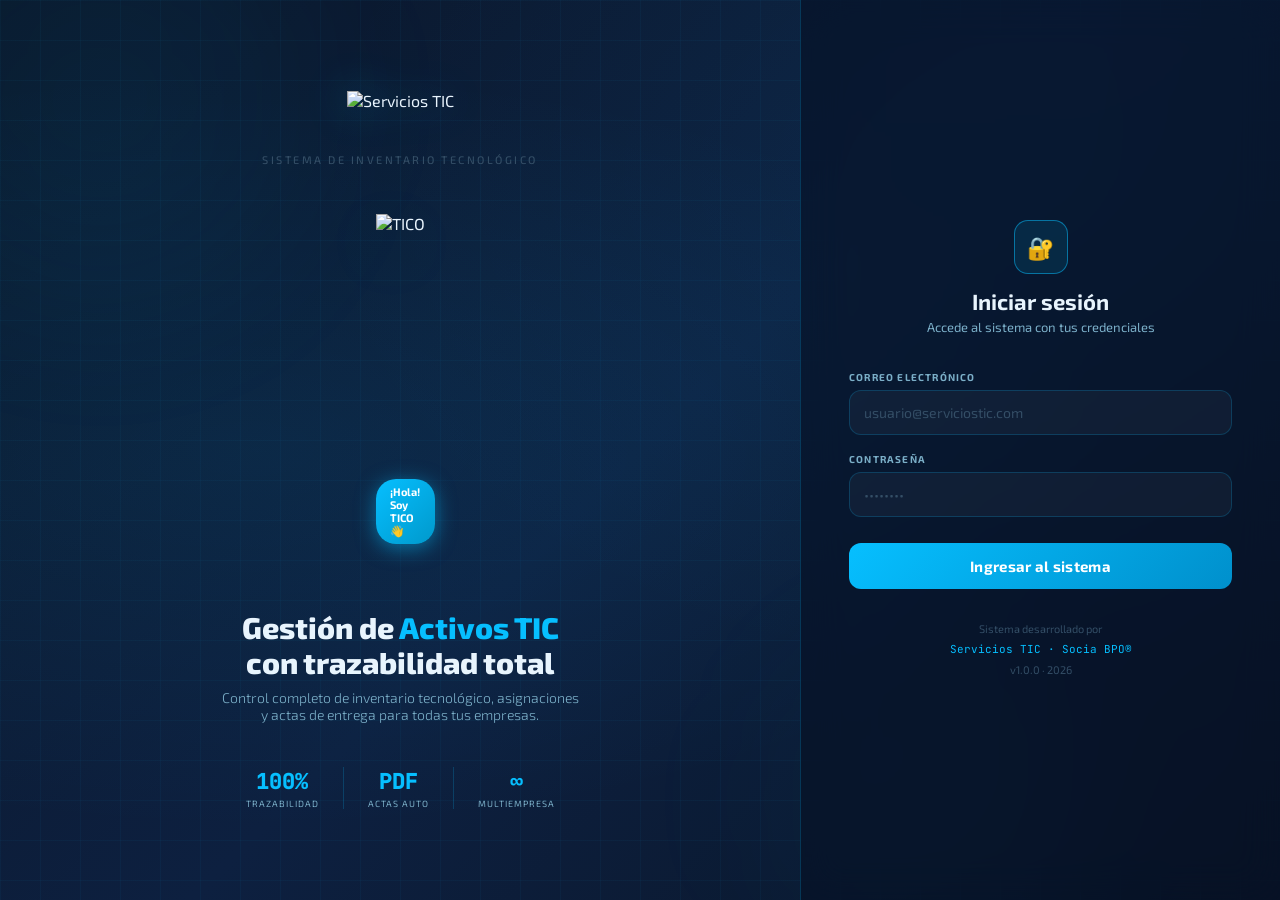
==== frontend/index.html @ 6e7605c9 "Proyecto version 1" ====
<!DOCTYPE html>
<html lang="es">
<head>
<meta charset="UTF-8">
<meta name="viewport" content="width=device-width, initial-scale=1.0">
<title>Servicios TIC — Login</title>
<link href="https://fonts.googleapis.com/css2?family=Exo+2:wght@300;400;500;600;700;800&family=JetBrains+Mono:wght@400;500&display=swap" rel="stylesheet">
<style>
  :root {
    --cyan:  #06BFFF;
    --dark:  #0A1628;
    --dark2: #0D2040;
    --border: rgba(6,191,255,0.2);
    --border2: rgba(6,191,255,0.5);
    --text:  #E8F4FD;
    --text2: #7BAFC8;
    --text3: #344E66;
  }
  * { margin:0; padding:0; box-sizing:border-box; }
  body {
    font-family: 'Exo 2', sans-serif;
    background: var(--dark);
    color: var(--text);
    min-height: 100vh;
    display: flex;
    overflow: hidden;
  }

  /* ── FONDO ── */
  .bg {
    position: fixed; inset: 0; z-index: 0;
    background:
      radial-gradient(ellipse at 20% 50%, rgba(6,191,255,0.08) 0%, transparent 60%),
      radial-gradient(ellipse at 80% 20%, rgba(6,191,255,0.05) 0%, transparent 50%),
      linear-gradient(135deg, #0A1628 0%, #0D2040 50%, #0A1628 100%);
  }
  .bg-grid {
    position: fixed; inset: 0; z-index: 0;
    background-image:
      linear-gradient(rgba(6,191,255,0.04) 1px, transparent 1px),
      linear-gradient(90deg, rgba(6,191,255,0.04) 1px, transparent 1px);
    background-size: 40px 40px;
  }
  .orb {
    position: fixed; border-radius: 50%;
    filter: blur(80px); z-index: 0;
    animation: orb 8s ease-in-out infinite;
  }
  .orb1 { width:400px; height:400px; background:rgba(6,191,255,0.06); top:-100px; left:-100px; }
  .orb2 { width:300px; height:300px; background:rgba(6,191,255,0.04); bottom:-50px; right:200px; animation-delay:-4s; }
  @keyframes orb {
    0%,100% { transform: translate(0,0) scale(1); }
    50%      { transform: translate(30px,-20px) scale(1.1); }
  }

  /* ── LAYOUT ── */
  .left {
    flex: 1;
    display: flex; flex-direction: column;
    justify-content: center; align-items: center;
    padding: 60px; position: relative; z-index: 1;
  }
  .right {
    width: 480px; min-height: 100vh;
    background: rgba(6,15,35,0.6);
    backdrop-filter: blur(20px);
    border-left: 1px solid var(--border);
    display: flex; flex-direction: column;
    justify-content: center; align-items: center;
    padding: 50px 48px; position: relative; z-index: 1;
  }

  /* ── LEFT ── */
  .brand {
    display: flex; flex-direction: column;
    align-items: center; gap: 12px;
    margin-bottom: 48px;
    animation: fadeUp 0.8s ease both;
  }
  .brand img {
    height: 50px;
    filter: drop-shadow(0 0 20px rgba(6,191,255,0.4));
  }
  .brand-sub {
    font-size: 11px; color: var(--text3);
    letter-spacing: 2.5px; text-transform: uppercase;
    font-weight: 500;
  }

  .tico-wrap {
    position: relative;
    animation: fadeUp 0.8s ease 0.15s both;
  }
  .tico-wrap img {
    height: 360px;
    display: block;
    filter: drop-shadow(0 20px 40px rgba(6,191,255,0.15));
    animation: float 4s ease-in-out infinite;
  }
  .tico-badge {
    position: absolute; bottom: 30px; right: -10px;
    background: linear-gradient(135deg, var(--cyan), #0099CC);
    color: #fff; font-size: 11px; font-weight: 700;
    padding: 6px 14px; border-radius: 20px;
    box-shadow: 0 4px 20px rgba(6,191,255,0.5);
    animation: pulse 2s ease-in-out infinite;
  }
  @keyframes float {
    0%,100% { transform: translateY(0); }
    50%      { transform: translateY(-12px); }
  }
  @keyframes pulse {
    0%,100% { box-shadow: 0 4px 20px rgba(6,191,255,0.4); }
    50%      { box-shadow: 0 4px 30px rgba(6,191,255,0.8); }
  }

  .welcome {
    text-align: center; margin-top: 36px;
    animation: fadeUp 0.8s ease 0.3s both;
  }
  .welcome h1 {
    font-size: 30px; font-weight: 800;
    line-height: 1.15; margin-bottom: 10px;
  }
  .welcome h1 span { color: var(--cyan); }
  .welcome p { font-size: 14px; color: var(--text2); font-weight: 300; max-width: 360px; }

  .stats {
    display: flex; gap: 24px; margin-top: 44px;
    animation: fadeUp 0.8s ease 0.45s both;
  }
  .stat { text-align: center; }
  .stat-num {
    font-size: 22px; font-weight: 800; color: var(--cyan);
    font-family: 'JetBrains Mono', monospace;
  }
  .stat-lbl {
    font-size: 9px; color: var(--text2);
    text-transform: uppercase; letter-spacing: 1px; margin-top: 2px;
  }
  .stat-div { width: 1px; background: var(--border); align-self: stretch; }

  /* ── RIGHT / FORM ── */
  .form-head {
    text-align: center; margin-bottom: 36px;
    animation: fadeUp 0.8s ease 0.1s both;
  }
  .form-icon {
    width: 54px; height: 54px;
    background: rgba(6,191,255,0.1);
    border: 1px solid var(--border2);
    border-radius: 14px;
    display: flex; align-items: center; justify-content: center;
    font-size: 22px; margin: 0 auto 14px;
  }
  .form-head h2 { font-size: 22px; font-weight: 700; margin-bottom: 5px; }
  .form-head p  { font-size: 13px; color: var(--text2); }

  .fgroup { margin-bottom: 18px; width: 100%; animation: fadeUp 0.8s ease 0.2s both; }
  .fgroup label {
    display: block; font-size: 10px; font-weight: 700;
    color: var(--text2); text-transform: uppercase;
    letter-spacing: 1.2px; margin-bottom: 7px;
  }
  .finput {
    width: 100%;
    background: rgba(255,255,255,0.04);
    border: 1px solid var(--border);
    border-radius: 12px;
    padding: 13px 14px;
    color: var(--text);
    font-family: 'Exo 2', sans-serif;
    font-size: 14px; outline: none;
    transition: all 0.2s;
  }
  .finput:focus {
    border-color: var(--cyan);
    background: rgba(6,191,255,0.05);
    box-shadow: 0 0 0 3px rgba(6,191,255,0.1);
  }
  .finput::placeholder { color: var(--text3); }

  .btn-login {
    width: 100%;
    background: linear-gradient(135deg, #06BFFF, #0090CC);
    border: none; border-radius: 12px;
    padding: 14px; color: #fff;
    font-family: 'Exo 2', sans-serif;
    font-size: 15px; font-weight: 700;
    cursor: pointer; transition: all 0.2s;
    margin-top: 8px; letter-spacing: 0.3px;
    animation: fadeUp 0.8s ease 0.35s both;
    overflow: hidden; position: relative;
  }
  .btn-login:hover {
    transform: translateY(-2px);
    box-shadow: 0 8px 30px rgba(6,191,255,0.45);
  }
  .btn-login::after {
    content: '';
    position: absolute; top: -50%; left: -60%;
    width: 40%; height: 200%;
    background: rgba(255,255,255,0.15);
    transform: skewX(-20deg);
    transition: left 0.5s;
  }
  .btn-login:hover::after { left: 120%; }

  .err {
    background: rgba(255,77,109,0.1);
    border: 1px solid rgba(255,77,109,0.3);
    border-radius: 10px; padding: 10px 14px;
    font-size: 12px; color: #FF8099;
    margin-top: 12px; display: none;
    animation: shake 0.4s ease;
  }
  @keyframes shake {
    0%,100% { transform: translateX(0); }
    25%      { transform: translateX(-6px); }
    75%      { transform: translateX(6px); }
  }

  .form-foot {
    margin-top: 30px; text-align: center;
    font-size: 11px; color: var(--text3);
    animation: fadeUp 0.8s ease 0.5s both;
    line-height: 1.8;
  }
  .form-foot span { color: var(--cyan); font-family: 'JetBrains Mono', monospace; }

  @keyframes fadeUp {
    from { opacity:0; transform:translateY(20px); }
    to   { opacity:1; transform:translateY(0); }
  }
</style>
</head>
<body>

<div class="bg"></div>
<div class="bg-grid"></div>
<div class="orb orb1"></div>
<div class="orb orb2"></div>

<!-- IZQUIERDA -->
<div class="left">
  <div class="brand">
    <img src="/img/ServiciosTIC_Blanco.png" alt="Servicios TIC">
    <span class="brand-sub">Sistema de Inventario Tecnológico</span>
  </div>

  <div class="tico-wrap">
    <img src="/img/TICO.png" alt="TICO">
    <div class="tico-badge">¡Hola! Soy TICO 👋</div>
  </div>

  <div class="welcome">
    <h1>Gestión de <span>Activos TIC</span><br>con trazabilidad total</h1>
    <p>Control completo de inventario tecnológico, asignaciones y actas de entrega para todas tus empresas.</p>
  </div>

  <div class="stats">
    <div class="stat">
      <div class="stat-num">100%</div>
      <div class="stat-lbl">Trazabilidad</div>
    </div>
    <div class="stat-div"></div>
    <div class="stat">
      <div class="stat-num">PDF</div>
      <div class="stat-lbl">Actas auto</div>
    </div>
    <div class="stat-div"></div>
    <div class="stat">
      <div class="stat-num">∞</div>
      <div class="stat-lbl">Multiempresa</div>
    </div>
  </div>
</div>

<!-- DERECHA / LOGIN -->
<div class="right">
  <div class="form-head">
    <div class="form-icon">🔐</div>
    <h2>Iniciar sesión</h2>
    <p>Accede al sistema con tus credenciales</p>
  </div>

  <div class="fgroup">
    <label>Correo electrónico</label>
    <input class="finput" type="email" id="email"
      placeholder="usuario@serviciostic.com" autocomplete="email">
  </div>

  <div class="fgroup">
    <label>Contraseña</label>
    <input class="finput" type="password" id="password"
      placeholder="••••••••" autocomplete="current-password">
  </div>

  <button class="btn-login" id="btn-login" onclick="login()">
    Ingresar al sistema
  </button>

  <div class="err" id="err"></div>

  <div class="form-foot">
    <p>Sistema desarrollado por</p>
    <p><span>Servicios TIC · Socia BPO®</span></p>
    <p>v1.0.0 · 2026</p>
  </div>
</div>

<script>
const API = 'http://localhost:8000/api';

async function login() {
  const email    = document.getElementById('email').value.trim();
  const password = document.getElementById('password').value;
  const btn      = document.getElementById('btn-login');
  const err      = document.getElementById('err');

  if (!email || !password) {
    showErr('Por favor completa todos los campos.');
    return;
  }

  btn.textContent = 'Verificando...';
  btn.style.opacity = '0.8';
  err.style.display = 'none';

  try {
    const form = new FormData();
    form.append('username', email);
    form.append('password', password);

    const res = await fetch(`${API}/auth/login`, { method:'POST', body:form });

    if (!res.ok) {
      showErr('Correo o contraseña incorrectos.');
      btn.textContent = 'Ingresar al sistema';
      btn.style.opacity = '1';
      return;
    }

    const data = await res.json();
    sessionStorage.setItem('token',   data.access_token);
    sessionStorage.setItem('usuario', JSON.stringify(data.usuario));

    btn.textContent = '✓ Acceso concedido';
    setTimeout(() => window.location.href = 'dashboard.html', 600);

  } catch(e) {
    showErr('Error de conexión. Verifica que el servidor esté activo.');
    btn.textContent = 'Ingresar al sistema';
    btn.style.opacity = '1';
  }
}

function showErr(msg) {
  const el = document.getElementById('err');
  el.textContent = '❌ ' + msg;
  el.style.display = 'block';
  el.style.animation = 'none';
  el.offsetHeight;
  el.style.animation = 'shake 0.4s ease';
}

document.addEventListener('keydown', e => {
  if (e.key === 'Enter') login();
});
</script>
</body>
</html>
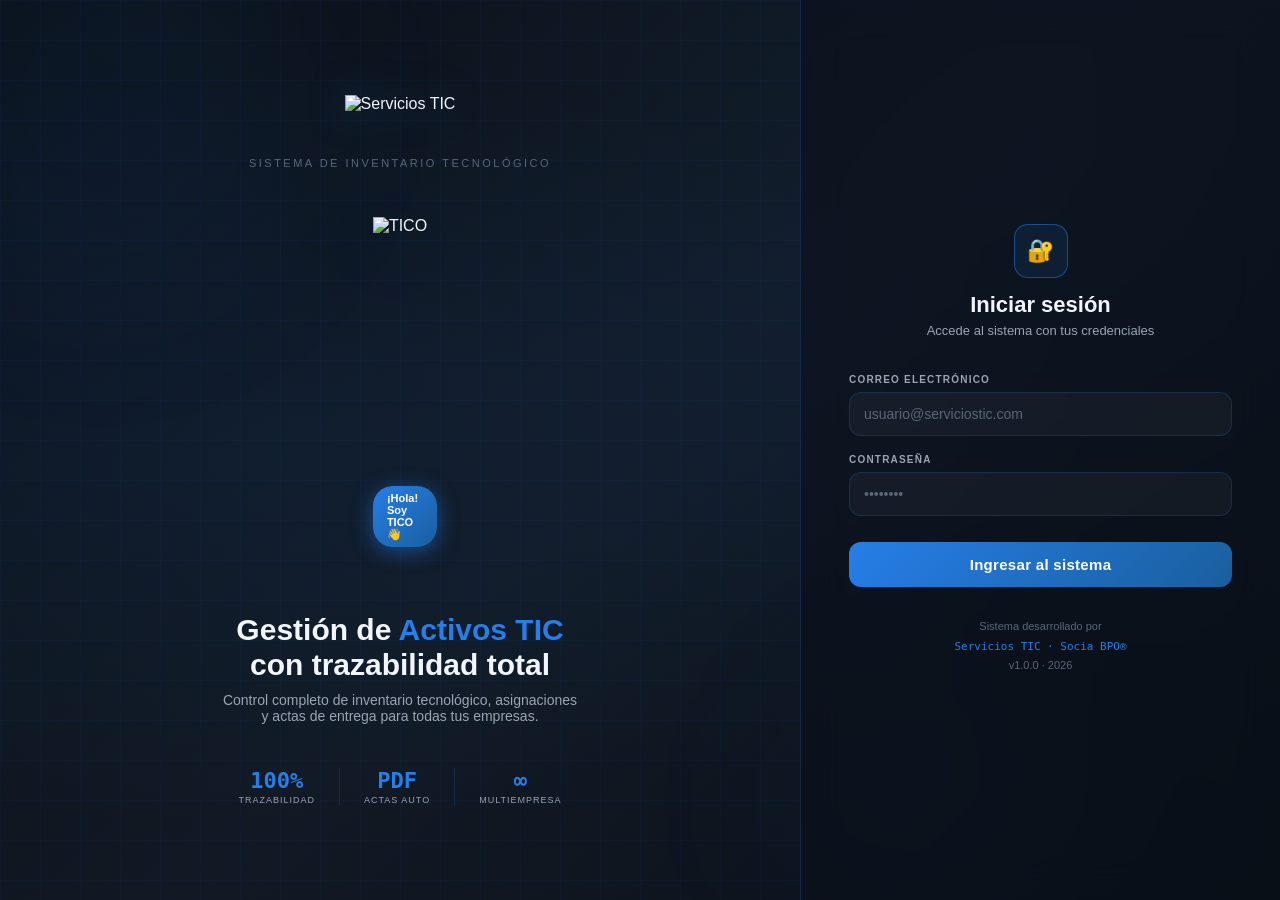
==== commit a5836f7b: "antes del merge entre ramas" ====
--- a/frontend/index.html
+++ b/frontend/index.html
@@ -1,24 +1,30 @@
 <!DOCTYPE html>
-<html lang="es">
+<html lang="es" class="dark">
 <head>
 <meta charset="UTF-8">
 <meta name="viewport" content="width=device-width, initial-scale=1.0">
 <title>Servicios TIC — Login</title>
-<link href="https://fonts.googleapis.com/css2?family=Exo+2:wght@300;400;500;600;700;800&family=JetBrains+Mono:wght@400;500&display=swap" rel="stylesheet">
+<link rel="stylesheet" href="/css/fonts.css">
 <style>
+  /* ===== Tico Nexus tokens — two-mode (DARK now, LIGHT later) =====
+     Mirrors dashboard.css so the login page is the same family.
+     :root = LIGHT placeholders; .dark = active theme (<html class="dark">). */
   :root {
-    --cyan:  #06BFFF;
-    --dark:  #0A1628;
-    --dark2: #0D2040;
-    --border: rgba(6,191,255,0.2);
-    --border2: rgba(6,191,255,0.5);
-    --text:  #E8F4FD;
-    --text2: #7BAFC8;
-    --text3: #344E66;
+    --cyan:#267EE8; --accent-rgb:38,126,232;
+    --dark:#FFFFFF; --dark2:#F7F9FC;
+    --border:rgba(10,20,40,0.12); --border2:rgba(10,20,40,0.22);
+    --text:#0B1220; --text2:#51607A; --text3:#8595AD;
+    --font:'Geist',sans-serif; --mono:'Geist Mono',monospace;
+  }
+  .dark {
+    --cyan:#267EE8; --accent-rgb:38,126,232;
+    --dark:#0A1018; --dark2:#111924;
+    --border:rgba(var(--accent-rgb),0.2); --border2:rgba(var(--accent-rgb),0.5);
+    --text:#F2F5FA; --text2:#9AA4B2; --text3:#5B6676;
   }
   * { margin:0; padding:0; box-sizing:border-box; }
   body {
-    font-family: 'Exo 2', sans-serif;
+    font-family: var(--font);
     background: var(--dark);
     color: var(--text);
     min-height: 100vh;
@@ -30,15 +36,15 @@
   .bg {
     position: fixed; inset: 0; z-index: 0;
     background:
-      radial-gradient(ellipse at 20% 50%, rgba(6,191,255,0.08) 0%, transparent 60%),
-      radial-gradient(ellipse at 80% 20%, rgba(6,191,255,0.05) 0%, transparent 50%),
-      linear-gradient(135deg, #0A1628 0%, #0D2040 50%, #0A1628 100%);
+      radial-gradient(ellipse at 20% 50%, rgba(var(--accent-rgb),0.08) 0%, transparent 60%),
+      radial-gradient(ellipse at 80% 20%, rgba(var(--accent-rgb),0.05) 0%, transparent 50%),
+      linear-gradient(135deg, var(--dark) 0%, var(--dark2) 50%, var(--dark) 100%);
   }
   .bg-grid {
     position: fixed; inset: 0; z-index: 0;
     background-image:
-      linear-gradient(rgba(6,191,255,0.04) 1px, transparent 1px),
-      linear-gradient(90deg, rgba(6,191,255,0.04) 1px, transparent 1px);
+      linear-gradient(rgba(var(--accent-rgb),0.04) 1px, transparent 1px),
+      linear-gradient(90deg, rgba(var(--accent-rgb),0.04) 1px, transparent 1px);
     background-size: 40px 40px;
   }
   .orb {
@@ -46,8 +52,8 @@
     filter: blur(80px); z-index: 0;
     animation: orb 8s ease-in-out infinite;
   }
-  .orb1 { width:400px; height:400px; background:rgba(6,191,255,0.06); top:-100px; left:-100px; }
-  .orb2 { width:300px; height:300px; background:rgba(6,191,255,0.04); bottom:-50px; right:200px; animation-delay:-4s; }
+  .orb1 { width:400px; height:400px; background:rgba(var(--accent-rgb),0.06); top:-100px; left:-100px; }
+  .orb2 { width:300px; height:300px; background:rgba(var(--accent-rgb),0.04); bottom:-50px; right:200px; animation-delay:-4s; }
   @keyframes orb {
     0%,100% { transform: translate(0,0) scale(1); }
     50%      { transform: translate(30px,-20px) scale(1.1); }
@@ -62,7 +68,7 @@
   }
   .right {
     width: 480px; min-height: 100vh;
-    background: rgba(6,15,35,0.6);
+    background: rgba(10,16,24,0.55);
     backdrop-filter: blur(20px);
     border-left: 1px solid var(--border);
     display: flex; flex-direction: column;
@@ -79,7 +85,7 @@
   }
   .brand img {
     height: 50px;
-    filter: drop-shadow(0 0 20px rgba(6,191,255,0.4));
+    filter: drop-shadow(0 0 20px rgba(var(--accent-rgb),0.4));
   }
   .brand-sub {
     font-size: 11px; color: var(--text3);
@@ -94,15 +100,15 @@
   .tico-wrap img {
     height: 360px;
     display: block;
-    filter: drop-shadow(0 20px 40px rgba(6,191,255,0.15));
+    filter: drop-shadow(0 20px 40px rgba(var(--accent-rgb),0.15));
     animation: float 4s ease-in-out infinite;
   }
   .tico-badge {
     position: absolute; bottom: 30px; right: -10px;
-    background: linear-gradient(135deg, var(--cyan), #0099CC);
+    background: linear-gradient(135deg, var(--cyan), #1A5F9E);
     color: #fff; font-size: 11px; font-weight: 700;
     padding: 6px 14px; border-radius: 20px;
-    box-shadow: 0 4px 20px rgba(6,191,255,0.5);
+    box-shadow: 0 4px 20px rgba(var(--accent-rgb),0.5);
     animation: pulse 2s ease-in-out infinite;
   }
   @keyframes float {
@@ -110,8 +116,8 @@
     50%      { transform: translateY(-12px); }
   }
   @keyframes pulse {
-    0%,100% { box-shadow: 0 4px 20px rgba(6,191,255,0.4); }
-    50%      { box-shadow: 0 4px 30px rgba(6,191,255,0.8); }
+    0%,100% { box-shadow: 0 4px 20px rgba(var(--accent-rgb),0.4); }
+    50%      { box-shadow: 0 4px 30px rgba(var(--accent-rgb),0.8); }
   }
 
   .welcome {
@@ -132,7 +138,7 @@
   .stat { text-align: center; }
   .stat-num {
     font-size: 22px; font-weight: 800; color: var(--cyan);
-    font-family: 'JetBrains Mono', monospace;
+    font-family: var(--mono);
   }
   .stat-lbl {
     font-size: 9px; color: var(--text2);
@@ -147,7 +153,7 @@
   }
   .form-icon {
     width: 54px; height: 54px;
-    background: rgba(6,191,255,0.1);
+    background: rgba(var(--accent-rgb),0.1);
     border: 1px solid var(--border2);
     border-radius: 14px;
     display: flex; align-items: center; justify-content: center;
@@ -169,23 +175,23 @@
     border-radius: 12px;
     padding: 13px 14px;
     color: var(--text);
-    font-family: 'Exo 2', sans-serif;
+    font-family: var(--font);
     font-size: 14px; outline: none;
     transition: all 0.2s;
   }
   .finput:focus {
     border-color: var(--cyan);
-    background: rgba(6,191,255,0.05);
-    box-shadow: 0 0 0 3px rgba(6,191,255,0.1);
+    background: rgba(var(--accent-rgb),0.05);
+    box-shadow: 0 0 0 3px rgba(var(--accent-rgb),0.1);
   }
   .finput::placeholder { color: var(--text3); }
 
   .btn-login {
     width: 100%;
-    background: linear-gradient(135deg, #06BFFF, #0090CC);
+    background: linear-gradient(135deg, var(--cyan), #1A5F9E);
     border: none; border-radius: 12px;
     padding: 14px; color: #fff;
-    font-family: 'Exo 2', sans-serif;
+    font-family: var(--font);
     font-size: 15px; font-weight: 700;
     cursor: pointer; transition: all 0.2s;
     margin-top: 8px; letter-spacing: 0.3px;
@@ -194,7 +200,7 @@
   }
   .btn-login:hover {
     transform: translateY(-2px);
-    box-shadow: 0 8px 30px rgba(6,191,255,0.45);
+    box-shadow: 0 8px 30px rgba(var(--accent-rgb),0.45);
   }
   .btn-login::after {
     content: '';
@@ -226,7 +232,7 @@
     animation: fadeUp 0.8s ease 0.5s both;
     line-height: 1.8;
   }
-  .form-foot span { color: var(--cyan); font-family: 'JetBrains Mono', monospace; }
+  .form-foot span { color: var(--cyan); font-family: var(--mono); }
 
   @keyframes fadeUp {
     from { opacity:0; transform:translateY(20px); }
